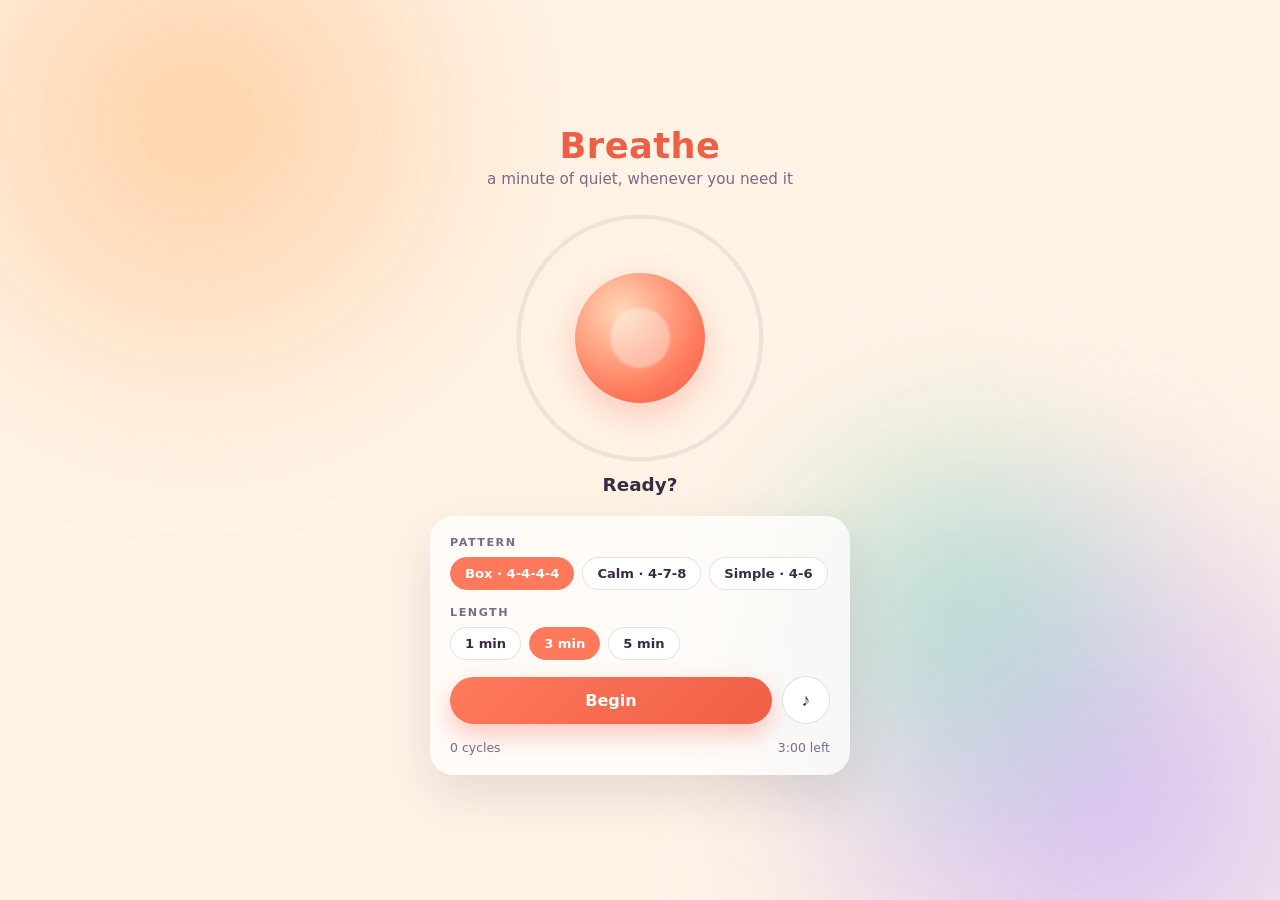
==== breathing-exercise/index.html @ 8e6529db "Add Headspace-style guided breathing exercise A single-page breathing exercise with a warm, animated" ====
<!doctype html>
<html lang="en">
<head>
<meta charset="UTF-8">
<meta name="viewport" content="width=device-width, initial-scale=1.0">
<title>Breathe — a guided breathing exercise</title>
<link rel="stylesheet" href="style.css">
</head>
<body>
  <div class="aurora" aria-hidden="true">
    <span class="blob blob-a"></span>
    <span class="blob blob-b"></span>
    <span class="blob blob-c"></span>
  </div>

  <main class="app">
    <header class="app-header">
      <h1>Breathe</h1>
      <p class="tagline">a minute of quiet, whenever you need it</p>
    </header>

    <section class="stage" aria-live="polite">
      <svg class="progress-ring" viewBox="0 0 240 240" aria-hidden="true">
        <circle class="progress-ring__bg" cx="120" cy="120" r="112"></circle>
        <circle class="progress-ring__bar" id="progress-bar" cx="120" cy="120" r="112"></circle>
      </svg>

      <div class="breath-circle" id="breath-circle">
        <div class="breath-core"></div>
      </div>

      <div class="phase-copy">
        <div class="phase-label" id="phase-label">Ready?</div>
        <div class="phase-count" id="phase-count"></div>
      </div>
    </section>

    <section class="panel">
      <div class="option-group" role="group" aria-label="Breathing pattern">
        <span class="option-title">pattern</span>
        <div class="option-row" id="pattern-row">
          <button class="chip active" data-pattern="box">Box · 4-4-4-4</button>
          <button class="chip" data-pattern="calm">Calm · 4-7-8</button>
          <button class="chip" data-pattern="simple">Simple · 4-6</button>
        </div>
      </div>

      <div class="option-group" role="group" aria-label="Session length">
        <span class="option-title">length</span>
        <div class="option-row" id="duration-row">
          <button class="chip" data-duration="60">1 min</button>
          <button class="chip active" data-duration="180">3 min</button>
          <button class="chip" data-duration="300">5 min</button>
        </div>
      </div>

      <div class="controls">
        <button class="primary-btn" id="start-btn">Begin</button>
        <button class="icon-btn" id="sound-btn" aria-pressed="true" title="Toggle sound">
          <span id="sound-icon">♪</span>
        </button>
      </div>

      <div class="meta-row">
        <span id="cycle-count">0 cycles</span>
        <span id="time-remaining">3:00 left</span>
      </div>
    </section>
  </main>

  <div class="complete-overlay" id="complete-overlay" hidden>
    <div class="complete-card">
      <div class="complete-title">Nicely done</div>
      <p class="complete-detail" id="complete-detail"></p>
      <button class="primary-btn" id="complete-restart">Breathe again</button>
    </div>
  </div>

  <script src="script.js"></script>
</body>
</html>
---- breathing-exercise/style.css ----
:root {
  --cream: #fff3e6;
  --ink: #3a2a44;
  --ink-soft: #7a6a86;
  --coral: #ff7a5c;
  --coral-deep: #ef5f45;
  --peach: #ffb26b;
  --lavender: #b892ff;
  --mint: #7fd8be;
  --card: rgba(255, 255, 255, 0.72);
  color-scheme: light;
}

* { box-sizing: border-box; }

html, body {
  height: 100%;
}

body {
  margin: 0;
  min-height: 100vh;
  font-family: 'Quicksand', 'Nunito', 'Segoe UI', system-ui, sans-serif;
  color: var(--ink);
  background: var(--cream);
  display: flex;
  align-items: center;
  justify-content: center;
  overflow-x: hidden;
  position: relative;
}

/* ---------- animated aurora background ---------- */

.aurora {
  position: fixed;
  inset: 0;
  overflow: hidden;
  z-index: 0;
}

.blob {
  position: absolute;
  border-radius: 50%;
  filter: blur(60px);
  opacity: 0.55;
  will-change: transform;
}

.blob-a {
  width: 55vmax;
  height: 55vmax;
  background: radial-gradient(circle, var(--peach), transparent 70%);
  top: -18vmax;
  left: -12vmax;
  animation: drift-a 26s ease-in-out infinite;
}

.blob-b {
  width: 60vmax;
  height: 60vmax;
  background: radial-gradient(circle, var(--lavender), transparent 70%);
  bottom: -22vmax;
  right: -16vmax;
  animation: drift-b 32s ease-in-out infinite;
}

.blob-c {
  width: 40vmax;
  height: 40vmax;
  background: radial-gradient(circle, var(--mint), transparent 70%);
  top: 40%;
  left: 55%;
  animation: drift-c 22s ease-in-out infinite;
}

@keyframes drift-a {
  0%, 100% { transform: translate(0, 0) scale(1); }
  50% { transform: translate(6vmax, 8vmax) scale(1.1); }
}

@keyframes drift-b {
  0%, 100% { transform: translate(0, 0) scale(1); }
  50% { transform: translate(-7vmax, -5vmax) scale(1.08); }
}

@keyframes drift-c {
  0%, 100% { transform: translate(0, 0) scale(1); }
  50% { transform: translate(-5vmax, 6vmax) scale(0.92); }
}

/* ---------- layout ---------- */

.app {
  position: relative;
  z-index: 1;
  width: 100%;
  max-width: 420px;
  margin: 32px;
  display: flex;
  flex-direction: column;
  align-items: center;
  gap: 20px;
}

.app-header {
  text-align: center;
}

.app-header h1 {
  margin: 0;
  font-size: 2.2rem;
  font-weight: 700;
  color: var(--coral-deep);
  letter-spacing: 0.5px;
}

.tagline {
  margin: 4px 0 0;
  color: var(--ink-soft);
  font-size: 0.95rem;
}

/* ---------- stage ---------- */

.stage {
  position: relative;
  width: 260px;
  height: 260px;
  display: flex;
  align-items: center;
  justify-content: center;
}

.progress-ring {
  position: absolute;
  inset: 0;
  width: 100%;
  height: 100%;
  transform: rotate(-90deg);
}

.progress-ring__bg,
.progress-ring__bar {
  fill: none;
  stroke-width: 4;
}

.progress-ring__bg {
  stroke: rgba(58, 42, 68, 0.08);
}

.progress-ring__bar {
  stroke: var(--coral);
  stroke-linecap: round;
  stroke-dasharray: 703.7;
  stroke-dashoffset: 703.7;
  transition: stroke-dashoffset 0.9s linear;
}

.breath-circle {
  position: relative;
  width: 130px;
  height: 130px;
  border-radius: 50%;
  background: radial-gradient(circle at 35% 30%, #ffd9b8, var(--coral) 65%, var(--coral-deep) 100%);
  box-shadow: 0 0 0 rgba(255, 122, 92, 0.35), 0 12px 34px rgba(239, 95, 69, 0.28);
  display: flex;
  align-items: center;
  justify-content: center;
  transform: scale(1);
  transition: transform 4s ease-in-out, box-shadow 4s ease-in-out;
}

.breath-circle.grow {
  transform: scale(1.55);
  box-shadow: 0 0 0 18px rgba(255, 122, 92, 0.08), 0 18px 46px rgba(239, 95, 69, 0.32);
}

.breath-circle.shrink {
  transform: scale(1);
  box-shadow: 0 0 0 0 rgba(255, 122, 92, 0), 0 8px 24px rgba(239, 95, 69, 0.22);
}

.breath-core {
  width: 46%;
  height: 46%;
  border-radius: 50%;
  background: rgba(255, 255, 255, 0.35);
  filter: blur(1px);
}

.phase-copy {
  position: absolute;
  bottom: -6px;
  transform: translateY(100%);
  text-align: center;
  width: 100%;
}

.phase-label {
  font-size: 1.15rem;
  font-weight: 700;
  color: var(--ink);
  min-height: 1.4em;
  transition: opacity 0.3s ease;
}

.phase-count {
  margin-top: 2px;
  font-size: 0.85rem;
  color: var(--ink-soft);
  font-variant-numeric: tabular-nums;
}

/* ---------- panel ---------- */

.panel {
  width: 100%;
  background: var(--card);
  backdrop-filter: blur(14px);
  border-radius: 24px;
  padding: 20px;
  margin-top: 28px;
  display: flex;
  flex-direction: column;
  gap: 16px;
  box-shadow: 0 20px 50px rgba(58, 42, 68, 0.12);
}

.option-group {
  display: flex;
  flex-direction: column;
  gap: 8px;
}

.option-title {
  font-size: 0.7rem;
  text-transform: uppercase;
  letter-spacing: 1.5px;
  color: var(--ink-soft);
  font-weight: 700;
}

.option-row {
  display: flex;
  flex-wrap: wrap;
  gap: 8px;
}

.chip {
  border: 1px solid rgba(58, 42, 68, 0.14);
  background: #ffffff;
  color: var(--ink);
  font-family: inherit;
  font-weight: 600;
  font-size: 0.82rem;
  padding: 8px 14px;
  border-radius: 999px;
  cursor: pointer;
  transition: all 0.15s ease;
}

.chip:hover { border-color: var(--coral); }

.chip.active {
  background: var(--coral);
  border-color: var(--coral);
  color: #fff;
}

.chip:disabled {
  opacity: 0.5;
  cursor: not-allowed;
}

.controls {
  display: flex;
  align-items: center;
  gap: 10px;
}

.primary-btn {
  flex: 1;
  background: linear-gradient(135deg, var(--coral), var(--coral-deep));
  color: #fff;
  border: none;
  font-family: inherit;
  font-weight: 700;
  font-size: 1rem;
  padding: 14px;
  border-radius: 999px;
  cursor: pointer;
  box-shadow: 0 10px 24px rgba(239, 95, 69, 0.35);
  transition: transform 0.12s ease, box-shadow 0.12s ease;
}

.primary-btn:hover { transform: translateY(-1px); box-shadow: 0 14px 28px rgba(239, 95, 69, 0.4); }
.primary-btn:active { transform: translateY(0); }

.icon-btn {
  width: 48px;
  height: 48px;
  border-radius: 50%;
  border: 1px solid rgba(58, 42, 68, 0.14);
  background: #fff;
  color: var(--ink);
  font-size: 1.1rem;
  cursor: pointer;
  display: flex;
  align-items: center;
  justify-content: center;
  transition: all 0.15s ease;
}

.icon-btn[aria-pressed="false"] {
  color: var(--ink-soft);
  opacity: 0.6;
}

.meta-row {
  display: flex;
  justify-content: space-between;
  font-size: 0.78rem;
  color: var(--ink-soft);
  font-variant-numeric: tabular-nums;
}

/* ---------- completion overlay ---------- */

.complete-overlay {
  position: fixed;
  inset: 0;
  z-index: 5;
  background: rgba(58, 42, 68, 0.35);
  backdrop-filter: blur(6px);
  display: flex;
  align-items: center;
  justify-content: center;
  padding: 20px;
}

.complete-overlay[hidden] { display: none; }

.complete-card {
  background: #fff;
  border-radius: 24px;
  padding: 32px 28px;
  text-align: center;
  max-width: 320px;
  box-shadow: 0 30px 60px rgba(58, 42, 68, 0.3);
}

.complete-title {
  font-size: 1.5rem;
  font-weight: 700;
  color: var(--coral-deep);
  margin-bottom: 8px;
}

.complete-detail {
  color: var(--ink-soft);
  font-size: 0.9rem;
  margin: 0 0 20px;
}

@media (max-width: 420px) {
  .app { margin: 20px 16px; }
  .stage { width: 220px; height: 220px; }
  .breath-circle { width: 110px; height: 110px; }
}
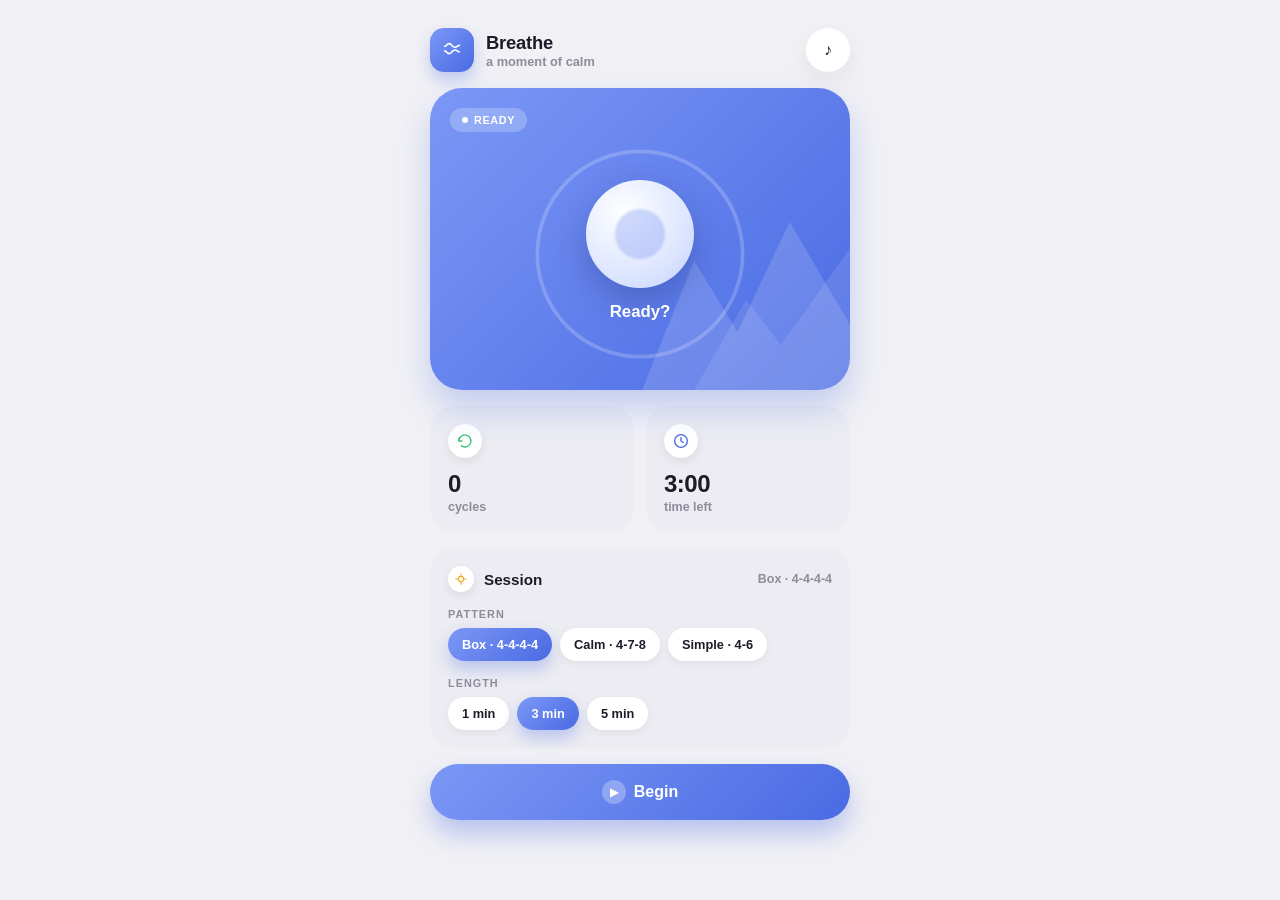
==== commit e04309f1: "Restyle breathing exercise as a soft card-based dashboard Replace the warm coral aurora look with a " ====
--- a/breathing-exercise/index.html
+++ b/breathing-exercise/index.html
@@ -7,35 +7,75 @@
 <link rel="stylesheet" href="style.css">
 </head>
 <body>
-  <div class="aurora" aria-hidden="true">
-    <span class="blob blob-a"></span>
-    <span class="blob blob-b"></span>
-    <span class="blob blob-c"></span>
-  </div>
-
   <main class="app">
     <header class="app-header">
-      <h1>Breathe</h1>
-      <p class="tagline">a minute of quiet, whenever you need it</p>
+      <div class="brand">
+        <div class="brand-badge">
+          <svg viewBox="0 0 24 24" fill="none"><path d="M4 8c2 0 2-3 5-3s3 4 6 4 3-2 5-2M4 13c2 0 2 3 5 3s3-4 6-4 3 2 5 2" stroke="#fff" stroke-width="1.8" stroke-linecap="round"/></svg>
+        </div>
+        <div>
+          <div class="brand-title">Breathe</div>
+          <div class="brand-subtitle">a moment of calm</div>
+        </div>
+      </div>
+      <button class="icon-btn" id="sound-btn" aria-pressed="true" title="Toggle sound">
+        <span id="sound-icon">&#9834;</span>
+      </button>
     </header>
 
-    <section class="stage" aria-live="polite">
-      <svg class="progress-ring" viewBox="0 0 240 240" aria-hidden="true">
-        <circle class="progress-ring__bg" cx="120" cy="120" r="112"></circle>
-        <circle class="progress-ring__bar" id="progress-bar" cx="120" cy="120" r="112"></circle>
-      </svg>
+    <section class="hero" aria-live="polite">
+      <span class="hero-badge" id="hero-badge"><span class="dot"></span><span id="hero-badge-text">READY</span></span>
 
-      <div class="breath-circle" id="breath-circle">
-        <div class="breath-core"></div>
+      <div class="stage">
+        <svg class="progress-ring" viewBox="0 0 240 240" aria-hidden="true">
+          <circle class="progress-ring__bg" cx="120" cy="120" r="112"></circle>
+          <circle class="progress-ring__bar" id="progress-bar" cx="120" cy="120" r="112"></circle>
+        </svg>
+
+        <div class="breath-circle" id="breath-circle">
+          <div class="breath-core"></div>
+        </div>
+
+        <div class="phase-copy">
+          <div class="phase-label" id="phase-label">Ready?</div>
+          <div class="phase-count" id="phase-count"></div>
+        </div>
       </div>
 
-      <div class="phase-copy">
-        <div class="phase-label" id="phase-label">Ready?</div>
-        <div class="phase-count" id="phase-count"></div>
+      <svg class="hero-wave" viewBox="0 0 300 140" preserveAspectRatio="none" aria-hidden="true">
+        <path d="M60 140 L120 40 L170 95 L230 10 L300 90 L300 140 Z" fill="rgba(255,255,255,0.14)"></path>
+        <path d="M120 140 L180 70 L220 105 L300 30 L300 140 Z" fill="rgba(255,255,255,0.1)"></path>
+      </svg>
+    </section>
+
+    <section class="stat-row">
+      <div class="stat-card">
+        <div class="stat-icon stat-icon-green">
+          <svg viewBox="0 0 24 24" fill="none"><path d="M4 12a8 8 0 1 1 3 6.2" stroke="currentColor" stroke-width="1.8" stroke-linecap="round"/><path d="M4 8v4h4" stroke="currentColor" stroke-width="1.8" stroke-linecap="round" stroke-linejoin="round"/></svg>
+        </div>
+        <div class="stat-value" id="cycle-count">0</div>
+        <div class="stat-label">cycles</div>
+      </div>
+      <div class="stat-card">
+        <div class="stat-icon stat-icon-blue">
+          <svg viewBox="0 0 24 24" fill="none"><circle cx="12" cy="12" r="8.5" stroke="currentColor" stroke-width="1.8"/><path d="M12 7.5V12L15 14" stroke="currentColor" stroke-width="1.8" stroke-linecap="round"/></svg>
+        </div>
+        <div class="stat-value" id="time-remaining">3:00</div>
+        <div class="stat-label">time left</div>
       </div>
     </section>
 
-    <section class="panel">
+    <section class="session-card">
+      <div class="session-card-head">
+        <div class="session-card-title">
+          <div class="stat-icon stat-icon-gold small">
+            <svg viewBox="0 0 24 24" fill="none"><path d="M12 3v4M12 17v4M3 12h4M17 12h4" stroke="currentColor" stroke-width="1.8" stroke-linecap="round"/><circle cx="12" cy="12" r="4.5" stroke="currentColor" stroke-width="1.8"/></svg>
+          </div>
+          <span>Session</span>
+        </div>
+        <span class="session-card-meta" id="session-meta">Box · 4-4-4-4</span>
+      </div>
+
       <div class="option-group" role="group" aria-label="Breathing pattern">
         <span class="option-title">pattern</span>
         <div class="option-row" id="pattern-row">
@@ -53,26 +93,22 @@
           <button class="chip" data-duration="300">5 min</button>
         </div>
       </div>
+    </section>
 
-      <div class="controls">
-        <button class="primary-btn" id="start-btn">Begin</button>
-        <button class="icon-btn" id="sound-btn" aria-pressed="true" title="Toggle sound">
-          <span id="sound-icon">♪</span>
-        </button>
-      </div>
-
-      <div class="meta-row">
-        <span id="cycle-count">0 cycles</span>
-        <span id="time-remaining">3:00 left</span>
-      </div>
-    </section>
+    <button class="pill-btn primary" id="start-btn">
+      <span class="pill-btn-icon" id="start-icon">&#9654;</span>
+      <span id="start-label">Begin</span>
+    </button>
   </main>
 
   <div class="complete-overlay" id="complete-overlay" hidden>
     <div class="complete-card">
       <div class="complete-title">Nicely done</div>
       <p class="complete-detail" id="complete-detail"></p>
-      <button class="primary-btn" id="complete-restart">Breathe again</button>
+      <button class="pill-btn primary" id="complete-restart">
+        <span class="pill-btn-icon">&#8635;</span>
+        Breathe again
+      </button>
     </div>
   </div>
 
--- a/breathing-exercise/style.css
+++ b/breathing-exercise/style.css
@@ -1,133 +1,162 @@
 :root {
-  --cream: #fff3e6;
-  --ink: #3a2a44;
-  --ink-soft: #7a6a86;
-  --coral: #ff7a5c;
-  --coral-deep: #ef5f45;
-  --peach: #ffb26b;
-  --lavender: #b892ff;
-  --mint: #7fd8be;
-  --card: rgba(255, 255, 255, 0.72);
-  color-scheme: light;
+  --bg: #f1f1f5;
+  --card: #ececf2;
+  --card-white: #ffffff;
+  --ink: #1c1c28;
+  --ink-soft: #8c8c9a;
+  --blue-1: #7b98f6;
+  --blue-2: #4a6ae3;
+  --gold: #f5a623;
+  --green: #3ac17c;
+  --radius-xl: 32px;
+  --radius-lg: 24px;
+  --radius-pill: 999px;
+  --shadow-card: 0 10px 24px rgba(28, 28, 40, 0.06);
+  --shadow-hero: 0 18px 34px rgba(74, 106, 227, 0.28);
 }
 
 * { box-sizing: border-box; }
-
-html, body {
-  height: 100%;
-}
 
 body {
   margin: 0;
   min-height: 100vh;
-  font-family: 'Quicksand', 'Nunito', 'Segoe UI', system-ui, sans-serif;
+  background: var(--bg);
   color: var(--ink);
-  background: var(--cream);
-  display: flex;
-  align-items: center;
-  justify-content: center;
-  overflow-x: hidden;
+  font-family: -apple-system, BlinkMacSystemFont, 'SF Pro Text', 'Segoe UI', Roboto, sans-serif;
+  display: flex;
+  justify-content: center;
+  padding: 28px 16px 48px;
+}
+
+.app {
+  width: 100%;
+  max-width: 420px;
+  display: flex;
+  flex-direction: column;
+  gap: 16px;
+}
+
+/* ---------- header ---------- */
+
+.app-header {
+  display: flex;
+  align-items: center;
+  justify-content: space-between;
+}
+
+.brand {
+  display: flex;
+  align-items: center;
+  gap: 12px;
+}
+
+.brand-badge {
+  width: 44px;
+  height: 44px;
+  border-radius: 14px;
+  background: linear-gradient(135deg, var(--blue-1), var(--blue-2));
+  display: flex;
+  align-items: center;
+  justify-content: center;
+  box-shadow: 0 8px 16px rgba(74, 106, 227, 0.3);
+}
+
+.brand-badge svg { width: 22px; height: 22px; }
+
+.brand-title {
+  font-size: 1.15rem;
+  font-weight: 800;
+  letter-spacing: -0.2px;
+}
+
+.brand-subtitle {
+  font-size: 0.8rem;
+  color: var(--ink-soft);
+  font-weight: 600;
+}
+
+.icon-btn {
+  width: 44px;
+  height: 44px;
+  border-radius: 50%;
+  border: none;
+  background: var(--card-white);
+  color: var(--ink);
+  font-family: inherit;
+  font-weight: 700;
+  font-size: 1rem;
+  cursor: pointer;
+  box-shadow: var(--shadow-card);
+  transition: transform 0.12s ease, background 0.15s ease, color 0.15s ease;
+}
+
+.icon-btn:hover { transform: translateY(-1px); }
+.icon-btn[aria-pressed="false"] { color: var(--ink-soft); opacity: 0.7; }
+
+/* ---------- hero card ---------- */
+
+.hero {
   position: relative;
-}
-
-/* ---------- animated aurora background ---------- */
-
-.aurora {
-  position: fixed;
-  inset: 0;
   overflow: hidden;
-  z-index: 0;
-}
-
-.blob {
-  position: absolute;
-  border-radius: 50%;
-  filter: blur(60px);
-  opacity: 0.55;
-  will-change: transform;
-}
-
-.blob-a {
-  width: 55vmax;
-  height: 55vmax;
-  background: radial-gradient(circle, var(--peach), transparent 70%);
-  top: -18vmax;
-  left: -12vmax;
-  animation: drift-a 26s ease-in-out infinite;
-}
-
-.blob-b {
-  width: 60vmax;
-  height: 60vmax;
-  background: radial-gradient(circle, var(--lavender), transparent 70%);
-  bottom: -22vmax;
-  right: -16vmax;
-  animation: drift-b 32s ease-in-out infinite;
-}
-
-.blob-c {
-  width: 40vmax;
-  height: 40vmax;
-  background: radial-gradient(circle, var(--mint), transparent 70%);
-  top: 40%;
-  left: 55%;
-  animation: drift-c 22s ease-in-out infinite;
-}
-
-@keyframes drift-a {
-  0%, 100% { transform: translate(0, 0) scale(1); }
-  50% { transform: translate(6vmax, 8vmax) scale(1.1); }
-}
-
-@keyframes drift-b {
-  0%, 100% { transform: translate(0, 0) scale(1); }
-  50% { transform: translate(-7vmax, -5vmax) scale(1.08); }
-}
-
-@keyframes drift-c {
-  0%, 100% { transform: translate(0, 0) scale(1); }
-  50% { transform: translate(-5vmax, 6vmax) scale(0.92); }
-}
-
-/* ---------- layout ---------- */
-
-.app {
+  border-radius: var(--radius-xl);
+  padding: 20px 20px 26px;
+  background: linear-gradient(135deg, var(--blue-1), var(--blue-2));
+  color: #fff;
+  box-shadow: var(--shadow-hero);
+  display: flex;
+  flex-direction: column;
+  align-items: center;
+}
+
+.hero-badge {
   position: relative;
   z-index: 1;
-  width: 100%;
-  max-width: 420px;
-  margin: 32px;
-  display: flex;
-  flex-direction: column;
-  align-items: center;
-  gap: 20px;
-}
-
-.app-header {
-  text-align: center;
-}
-
-.app-header h1 {
-  margin: 0;
-  font-size: 2.2rem;
-  font-weight: 700;
-  color: var(--coral-deep);
-  letter-spacing: 0.5px;
-}
-
-.tagline {
-  margin: 4px 0 0;
-  color: var(--ink-soft);
-  font-size: 0.95rem;
-}
-
-/* ---------- stage ---------- */
+  align-self: flex-start;
+  display: inline-flex;
+  align-items: center;
+  gap: 6px;
+  background: rgba(255, 255, 255, 0.22);
+  padding: 6px 12px;
+  border-radius: var(--radius-pill);
+  font-size: 0.68rem;
+  font-weight: 800;
+  letter-spacing: 0.6px;
+  text-transform: uppercase;
+}
+
+.hero-badge .dot {
+  width: 6px;
+  height: 6px;
+  border-radius: 50%;
+  background: #fff;
+}
+
+.hero-badge.active .dot { animation: pulse-dot 1.6s ease-in-out infinite; }
+
+@keyframes pulse-dot {
+  0%, 100% { opacity: 1; }
+  50% { opacity: 0.35; }
+}
+
+.hero-wave {
+  position: absolute;
+  right: 0;
+  bottom: 0;
+  width: 62%;
+  height: 60%;
+  pointer-events: none;
+}
+
+/* ---------- breathing stage ---------- */
 
 .stage {
   position: relative;
-  width: 260px;
-  height: 260px;
-  display: flex;
+  z-index: 1;
+  width: 220px;
+  height: 220px;
+  margin: 12px auto 0;
+  display: flex;
+  flex-direction: column;
   align-items: center;
   justify-content: center;
 }
@@ -147,11 +176,11 @@
 }
 
 .progress-ring__bg {
-  stroke: rgba(58, 42, 68, 0.08);
+  stroke: rgba(255, 255, 255, 0.2);
 }
 
 .progress-ring__bar {
-  stroke: var(--coral);
+  stroke: #ffffff;
   stroke-linecap: round;
   stroke-dasharray: 703.7;
   stroke-dashoffset: 703.7;
@@ -160,11 +189,11 @@
 
 .breath-circle {
   position: relative;
-  width: 130px;
-  height: 130px;
-  border-radius: 50%;
-  background: radial-gradient(circle at 35% 30%, #ffd9b8, var(--coral) 65%, var(--coral-deep) 100%);
-  box-shadow: 0 0 0 rgba(255, 122, 92, 0.35), 0 12px 34px rgba(239, 95, 69, 0.28);
+  width: 108px;
+  height: 108px;
+  border-radius: 50%;
+  background: radial-gradient(circle at 35% 30%, #ffffff, #dbe4ff 65%, #c3d0ff 100%);
+  box-shadow: 0 12px 30px rgba(20, 30, 80, 0.25);
   display: flex;
   align-items: center;
   justify-content: center;
@@ -174,58 +203,122 @@
 
 .breath-circle.grow {
   transform: scale(1.55);
-  box-shadow: 0 0 0 18px rgba(255, 122, 92, 0.08), 0 18px 46px rgba(239, 95, 69, 0.32);
+  box-shadow: 0 0 0 18px rgba(255, 255, 255, 0.14), 0 16px 36px rgba(20, 30, 80, 0.28);
 }
 
 .breath-circle.shrink {
   transform: scale(1);
-  box-shadow: 0 0 0 0 rgba(255, 122, 92, 0), 0 8px 24px rgba(239, 95, 69, 0.22);
+  box-shadow: 0 0 0 0 rgba(255, 255, 255, 0), 0 8px 20px rgba(20, 30, 80, 0.2);
 }
 
 .breath-core {
   width: 46%;
   height: 46%;
   border-radius: 50%;
-  background: rgba(255, 255, 255, 0.35);
+  background: rgba(122, 148, 240, 0.35);
   filter: blur(1px);
 }
 
 .phase-copy {
-  position: absolute;
-  bottom: -6px;
-  transform: translateY(100%);
+  position: relative;
+  z-index: 1;
   text-align: center;
-  width: 100%;
+  margin-top: 14px;
 }
 
 .phase-label {
-  font-size: 1.15rem;
-  font-weight: 700;
-  color: var(--ink);
+  font-size: 1.05rem;
+  font-weight: 800;
+  color: #fff;
   min-height: 1.4em;
   transition: opacity 0.3s ease;
 }
 
 .phase-count {
   margin-top: 2px;
-  font-size: 0.85rem;
+  font-size: 0.82rem;
+  color: rgba(255, 255, 255, 0.8);
+  font-weight: 700;
+  font-variant-numeric: tabular-nums;
+}
+
+/* ---------- stat cards ---------- */
+
+.stat-row {
+  display: grid;
+  grid-template-columns: 1fr 1fr;
+  gap: 12px;
+}
+
+.stat-card {
+  background: var(--card);
+  border-radius: var(--radius-lg);
+  padding: 18px;
+}
+
+.stat-icon {
+  width: 34px;
+  height: 34px;
+  border-radius: 50%;
+  display: flex;
+  align-items: center;
+  justify-content: center;
+  margin-bottom: 12px;
+  background: var(--card-white);
+  box-shadow: 0 4px 10px rgba(28, 28, 40, 0.08);
+}
+
+.stat-icon svg { width: 18px; height: 18px; }
+.stat-icon.small { width: 26px; height: 26px; margin-bottom: 0; }
+.stat-icon.small svg { width: 14px; height: 14px; }
+
+.stat-icon-blue { color: var(--blue-2); }
+.stat-icon-gold { color: var(--gold); }
+.stat-icon-green { color: var(--green); }
+
+.stat-value {
+  font-size: 1.5rem;
+  font-weight: 800;
+  letter-spacing: -0.5px;
+  font-variant-numeric: tabular-nums;
+}
+
+.stat-label {
+  margin-top: 2px;
+  font-size: 0.78rem;
   color: var(--ink-soft);
-  font-variant-numeric: tabular-nums;
-}
-
-/* ---------- panel ---------- */
-
-.panel {
-  width: 100%;
+  font-weight: 600;
+}
+
+/* ---------- session card ---------- */
+
+.session-card {
   background: var(--card);
-  backdrop-filter: blur(14px);
-  border-radius: 24px;
-  padding: 20px;
-  margin-top: 28px;
+  border-radius: var(--radius-lg);
+  padding: 18px;
   display: flex;
   flex-direction: column;
   gap: 16px;
-  box-shadow: 0 20px 50px rgba(58, 42, 68, 0.12);
+}
+
+.session-card-head {
+  display: flex;
+  align-items: center;
+  justify-content: space-between;
+}
+
+.session-card-title {
+  display: flex;
+  align-items: center;
+  gap: 10px;
+  font-weight: 800;
+  font-size: 0.95rem;
+}
+
+.session-card-meta {
+  font-size: 0.78rem;
+  color: var(--ink-soft);
+  font-weight: 700;
 }
 
 .option-group {
@@ -235,9 +328,9 @@
 }
 
 .option-title {
-  font-size: 0.7rem;
+  font-size: 0.68rem;
   text-transform: uppercase;
-  letter-spacing: 1.5px;
+  letter-spacing: 1px;
   color: var(--ink-soft);
   font-weight: 700;
 }
@@ -249,81 +342,67 @@
 }
 
 .chip {
-  border: 1px solid rgba(58, 42, 68, 0.14);
-  background: #ffffff;
+  border: none;
+  background: var(--card-white);
   color: var(--ink);
   font-family: inherit;
-  font-weight: 600;
-  font-size: 0.82rem;
-  padding: 8px 14px;
-  border-radius: 999px;
+  font-weight: 700;
+  font-size: 0.8rem;
+  padding: 9px 14px;
+  border-radius: var(--radius-pill);
   cursor: pointer;
+  box-shadow: 0 3px 8px rgba(28, 28, 40, 0.05);
   transition: all 0.15s ease;
 }
 
-.chip:hover { border-color: var(--coral); }
+.chip:hover { transform: translateY(-1px); }
 
 .chip.active {
-  background: var(--coral);
-  border-color: var(--coral);
+  background: linear-gradient(135deg, var(--blue-1), var(--blue-2));
   color: #fff;
+  box-shadow: 0 8px 16px rgba(74, 106, 227, 0.3);
 }
 
 .chip:disabled {
   opacity: 0.5;
   cursor: not-allowed;
-}
-
-.controls {
-  display: flex;
-  align-items: center;
-  gap: 10px;
-}
-
-.primary-btn {
-  flex: 1;
-  background: linear-gradient(135deg, var(--coral), var(--coral-deep));
+  transform: none;
+}
+
+/* ---------- buttons ---------- */
+
+.pill-btn {
+  display: flex;
+  align-items: center;
+  justify-content: center;
+  gap: 8px;
+  border: none;
+  border-radius: var(--radius-pill);
+  font-family: inherit;
+  font-weight: 700;
+  font-size: 1rem;
+  padding: 16px;
+  cursor: pointer;
+  transition: transform 0.12s ease, box-shadow 0.12s ease;
+}
+
+.pill-btn.primary {
+  background: linear-gradient(135deg, var(--blue-1), var(--blue-2));
   color: #fff;
-  border: none;
-  font-family: inherit;
-  font-weight: 700;
-  font-size: 1rem;
-  padding: 14px;
-  border-radius: 999px;
-  cursor: pointer;
-  box-shadow: 0 10px 24px rgba(239, 95, 69, 0.35);
-  transition: transform 0.12s ease, box-shadow 0.12s ease;
-}
-
-.primary-btn:hover { transform: translateY(-1px); box-shadow: 0 14px 28px rgba(239, 95, 69, 0.4); }
-.primary-btn:active { transform: translateY(0); }
-
-.icon-btn {
-  width: 48px;
-  height: 48px;
-  border-radius: 50%;
-  border: 1px solid rgba(58, 42, 68, 0.14);
-  background: #fff;
-  color: var(--ink);
-  font-size: 1.1rem;
-  cursor: pointer;
-  display: flex;
-  align-items: center;
-  justify-content: center;
-  transition: all 0.15s ease;
-}
-
-.icon-btn[aria-pressed="false"] {
-  color: var(--ink-soft);
-  opacity: 0.6;
-}
-
-.meta-row {
-  display: flex;
-  justify-content: space-between;
-  font-size: 0.78rem;
-  color: var(--ink-soft);
-  font-variant-numeric: tabular-nums;
+  box-shadow: 0 14px 26px rgba(74, 106, 227, 0.35);
+}
+
+.pill-btn.primary:hover { transform: translateY(-1px); }
+
+.pill-btn-icon {
+  display: inline-flex;
+  align-items: center;
+  justify-content: center;
+  width: 24px;
+  height: 24px;
+  border-radius: 50%;
+  background: rgba(255, 255, 255, 0.28);
+  font-size: 0.7rem;
 }
 
 /* ---------- completion overlay ---------- */
@@ -332,7 +411,7 @@
   position: fixed;
   inset: 0;
   z-index: 5;
-  background: rgba(58, 42, 68, 0.35);
+  background: rgba(28, 28, 40, 0.35);
   backdrop-filter: blur(6px);
   display: flex;
   align-items: center;
@@ -344,28 +423,30 @@
 
 .complete-card {
   background: #fff;
-  border-radius: 24px;
+  border-radius: var(--radius-xl);
   padding: 32px 28px;
   text-align: center;
   max-width: 320px;
-  box-shadow: 0 30px 60px rgba(58, 42, 68, 0.3);
+  box-shadow: 0 30px 60px rgba(28, 28, 40, 0.3);
 }
 
 .complete-title {
   font-size: 1.5rem;
-  font-weight: 700;
-  color: var(--coral-deep);
+  font-weight: 800;
+  color: var(--ink);
   margin-bottom: 8px;
 }
 
 .complete-detail {
   color: var(--ink-soft);
   font-size: 0.9rem;
+  font-weight: 600;
   margin: 0 0 20px;
 }
 
+.complete-card .pill-btn { width: 100%; }
+
 @media (max-width: 420px) {
-  .app { margin: 20px 16px; }
-  .stage { width: 220px; height: 220px; }
-  .breath-circle { width: 110px; height: 110px; }
-}
+  .stage { width: 190px; height: 190px; }
+  .breath-circle { width: 92px; height: 92px; }
+}
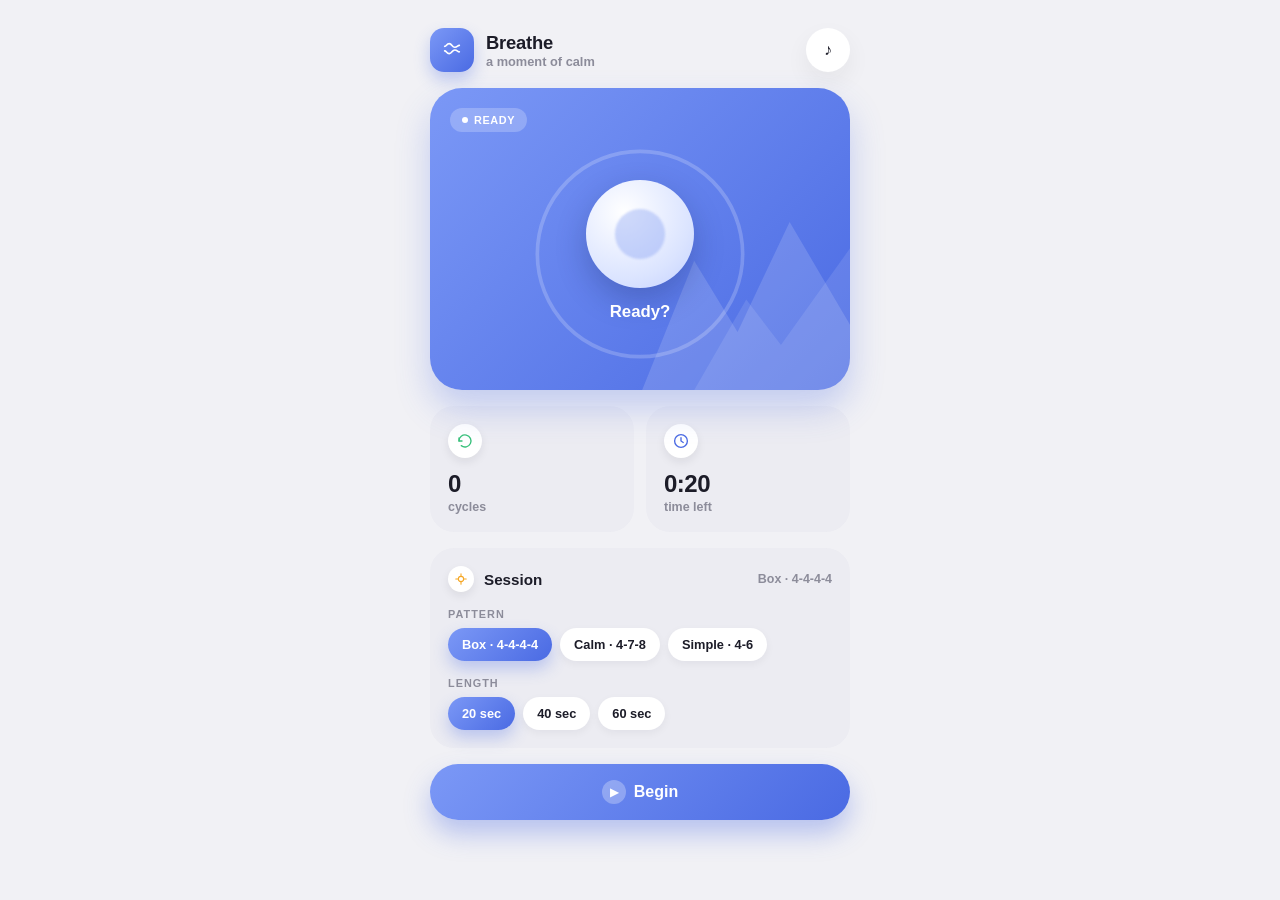
==== commit 19be2989: "Shorten default session to 20 seconds Replace the 1/3/5 minute duration options with 20/40/60 second" ====
--- a/breathing-exercise/index.html
+++ b/breathing-exercise/index.html
@@ -60,7 +60,7 @@
         <div class="stat-icon stat-icon-blue">
           <svg viewBox="0 0 24 24" fill="none"><circle cx="12" cy="12" r="8.5" stroke="currentColor" stroke-width="1.8"/><path d="M12 7.5V12L15 14" stroke="currentColor" stroke-width="1.8" stroke-linecap="round"/></svg>
         </div>
-        <div class="stat-value" id="time-remaining">3:00</div>
+        <div class="stat-value" id="time-remaining">0:20</div>
         <div class="stat-label">time left</div>
       </div>
     </section>
@@ -88,9 +88,9 @@
       <div class="option-group" role="group" aria-label="Session length">
         <span class="option-title">length</span>
         <div class="option-row" id="duration-row">
-          <button class="chip" data-duration="60">1 min</button>
-          <button class="chip active" data-duration="180">3 min</button>
-          <button class="chip" data-duration="300">5 min</button>
+          <button class="chip active" data-duration="20">20 sec</button>
+          <button class="chip" data-duration="40">40 sec</button>
+          <button class="chip" data-duration="60">60 sec</button>
         </div>
       </div>
     </section>
